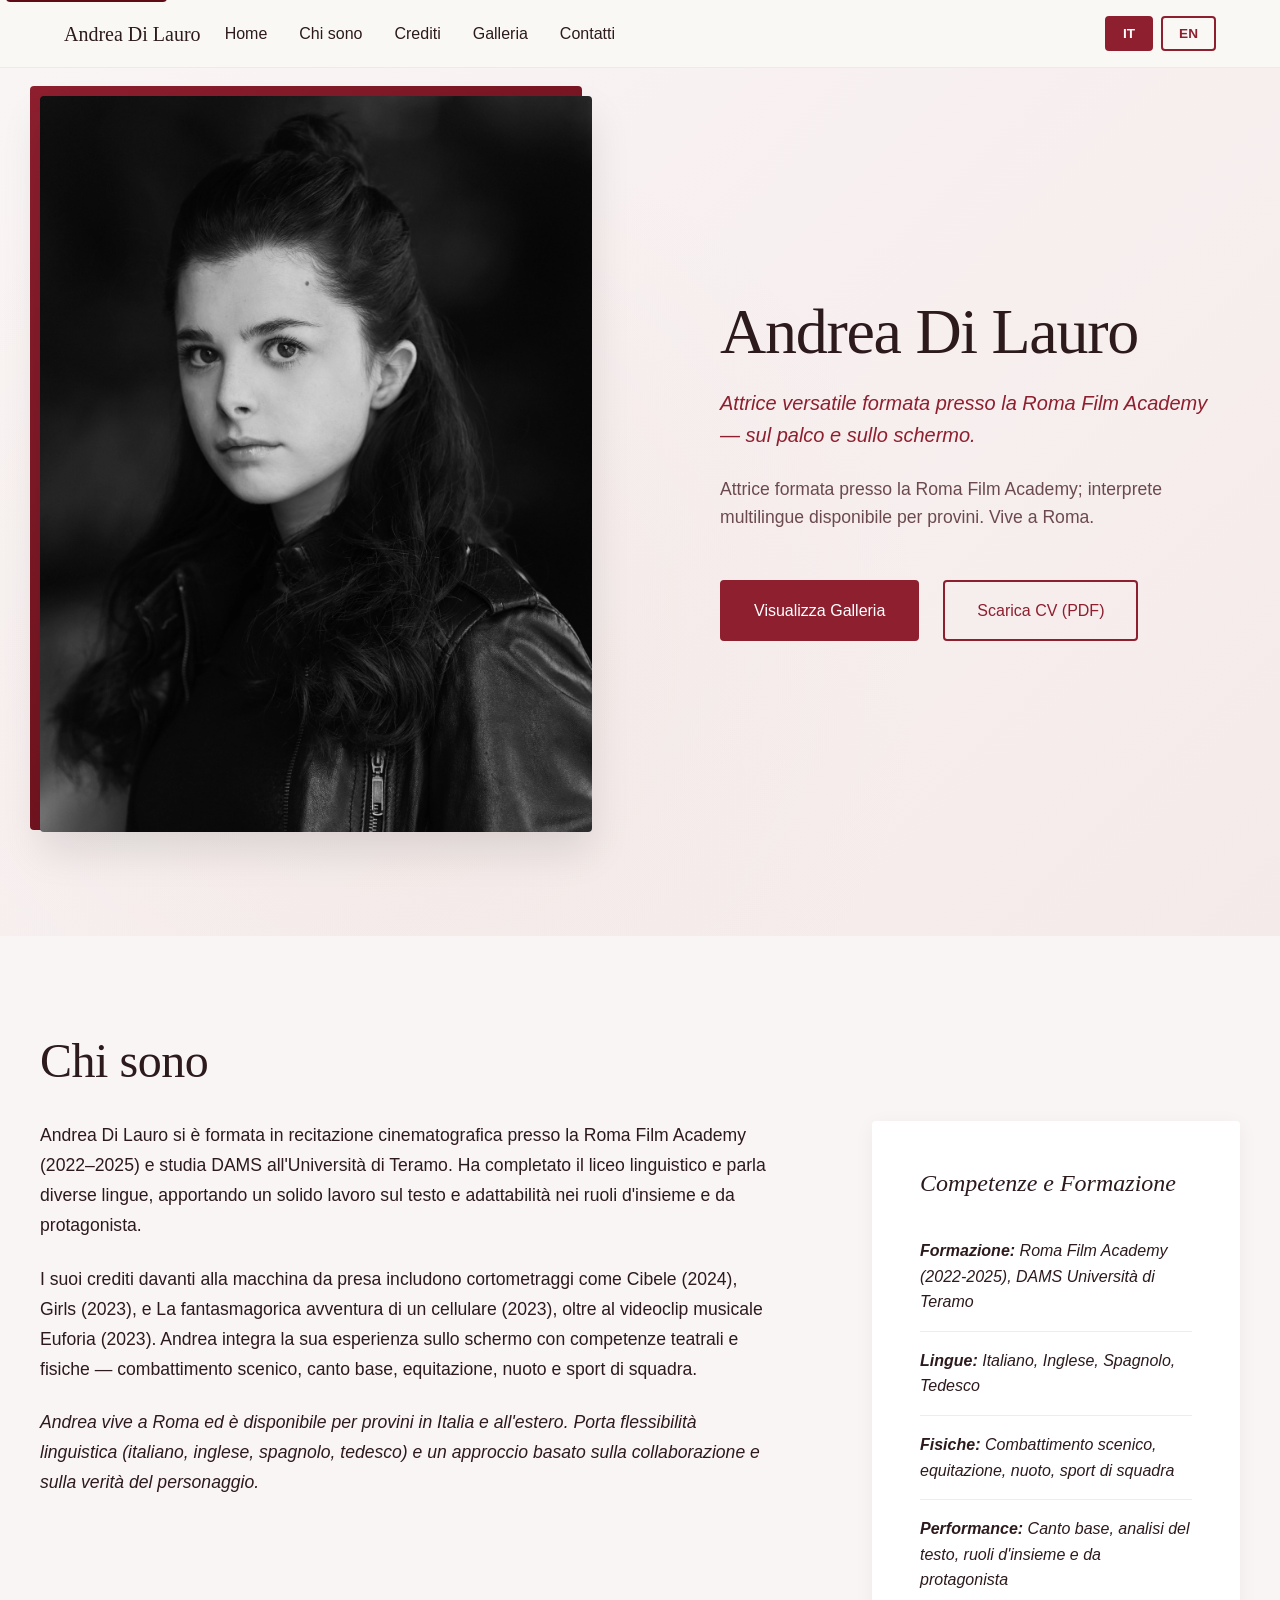
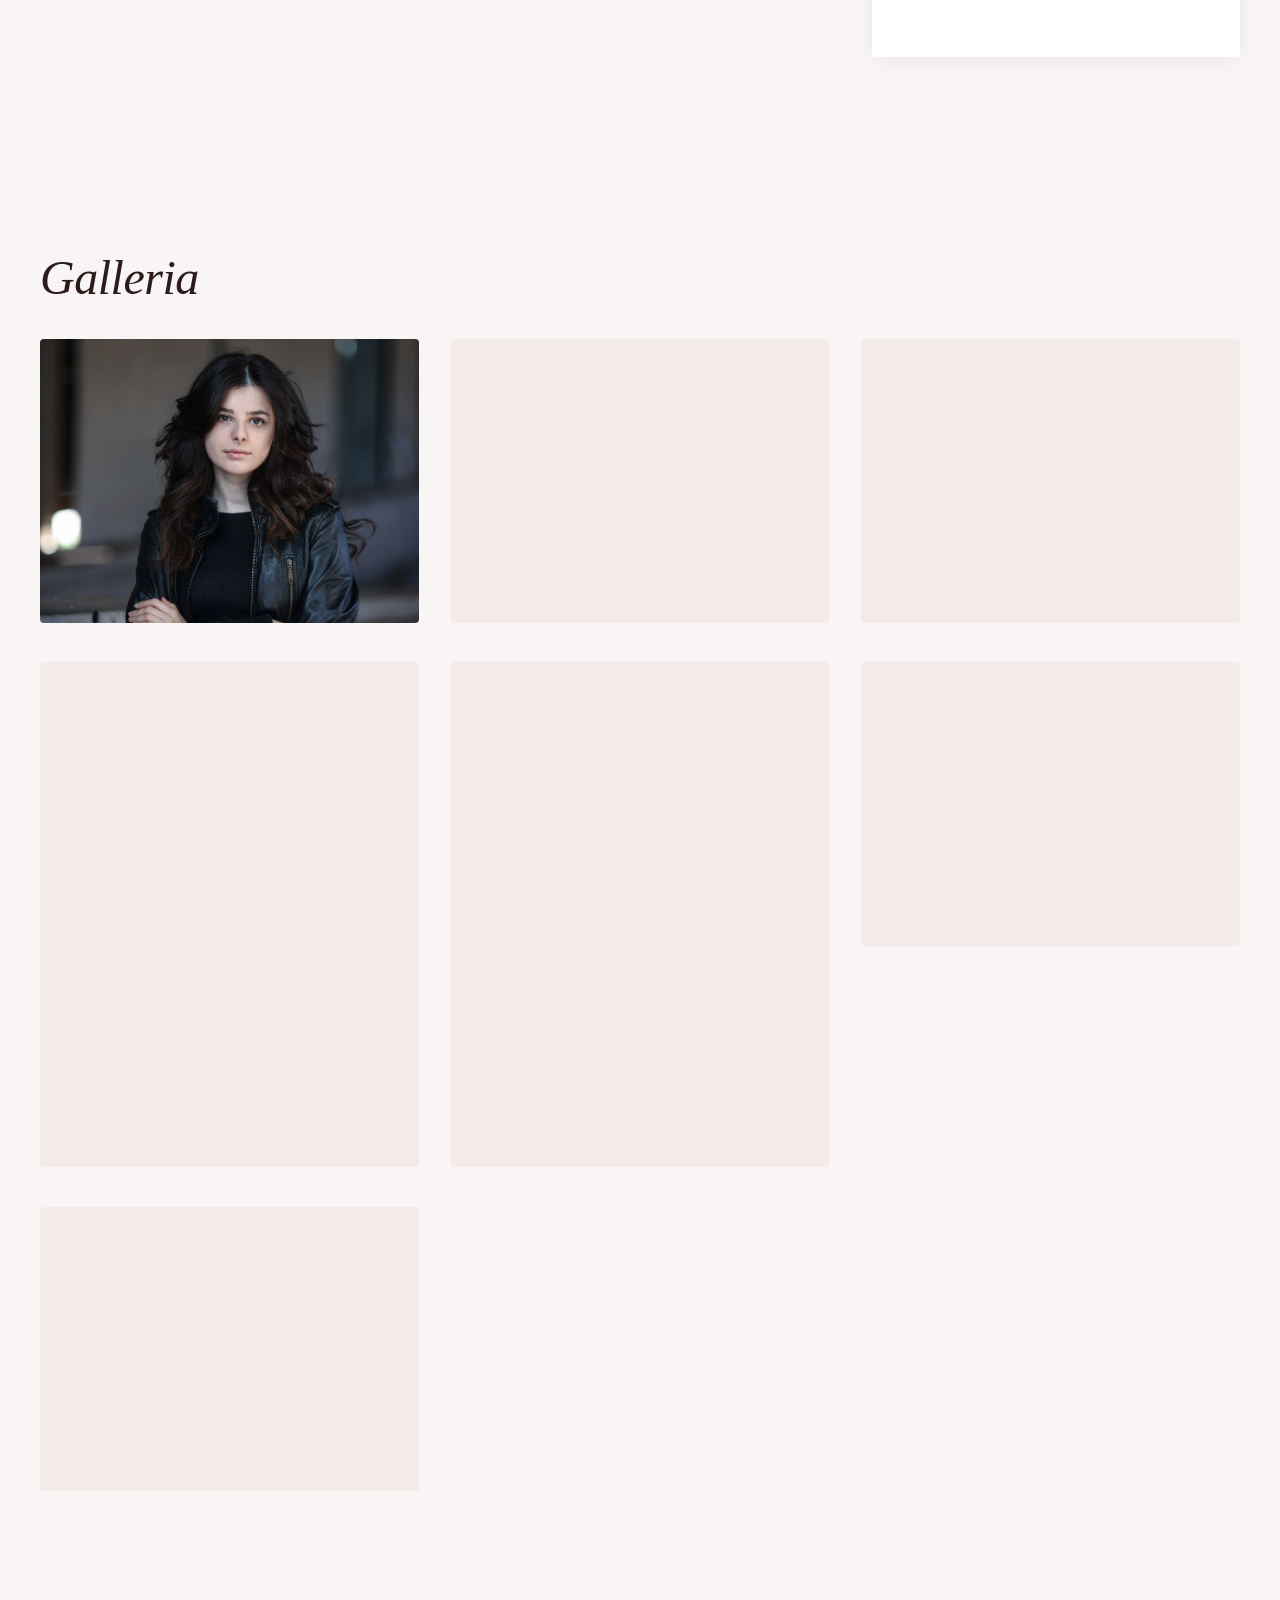
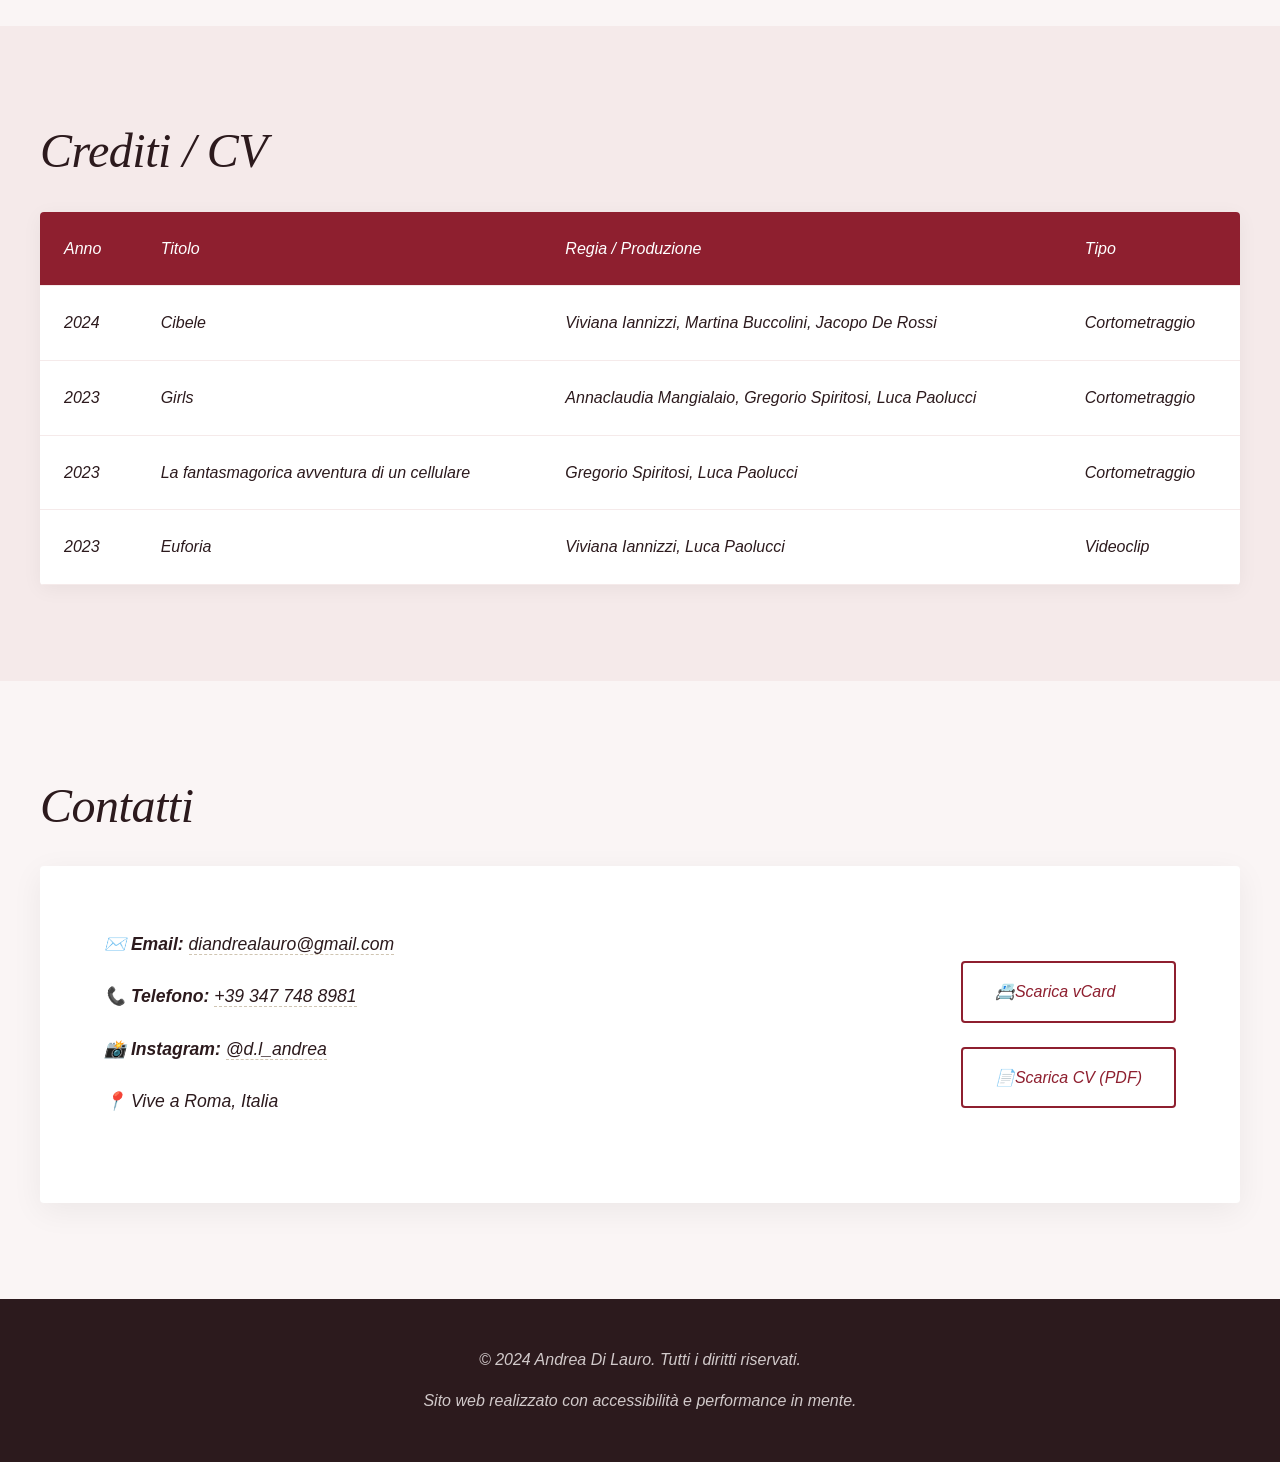
==== lyr9w3p7q6/index.html @ 421cd6fc "Initial commit" ====
<!DOCTYPE html>
<html lang="it-IT">
<head>
    <meta charset="UTF-8">
    <meta name="viewport" content="width=device-width, initial-scale=1.0">
    <meta name="robots" content="noindex, nofollow, noarchive, nosnippet, noimageindex">
    <meta name="googlebot" content="noindex, nofollow, noarchive, nosnippet, noimageindex">
    <meta name="referrer" content="no-referrer">
    <meta name="google" content="notranslate">
    
    <!-- Cache control for language switching -->
    <meta http-equiv="Cache-Control" content="no-cache, no-store, must-revalidate">
    <meta http-equiv="Pragma" content="no-cache">
    <meta http-equiv="Expires" content="0">
    <title>Andrea Di Lauro</title>

    <!-- Favicon -->
    <link rel="icon" type="image/x-icon" href="/assets/favicon.ico">

    <!-- Stylesheets -->
    <link rel="stylesheet" href="/css/main.css">

    <!-- Preload critical resources -->
    <link rel="preload" href="/assets/headshots/headshot-01-hero.webp" as="image" type="image/webp">
</head>
<body>
    <!-- Skip Link -->
    <a class="skip-link" href="#main">Skip to main content</a>

    <!-- Navigation -->
    <nav class="site-nav" role="navigation" aria-label="Main navigation">
        <div class="nav-container">
            <a href="#home" class="nav-logo">Andrea Di Lauro</a>
            <button class="nav-toggle" aria-label="Toggle navigation" aria-expanded="false">
                <span></span>
                <span></span>
                <span></span>
            </button>
            <ul class="nav-menu">
                <li><a href="#home" data-translate="nav.home">Home</a></li>
                <li><a href="#about" data-translate="nav.about">Chi sono</a></li>
                <li><a href="#credits" data-translate="nav.credits">Crediti</a></li>
                <!-- <li><a href="#showreel" data-translate="nav.showreel">Showreel</a></li> -->
                <li><a href="#gallery" data-translate="nav.gallery">Galleria</a></li>
                <!-- <li><a href="#press" data-translate="nav.press">Stampa</a></li> -->
                <li><a href="#contact" data-translate="nav.contact">Contatti</a></li>
            </ul>
            <div class="language-switcher">
                <button class="lang-btn active" data-lang="it" aria-label="Italiano">IT</button>
                <button class="lang-btn" data-lang="en" aria-label="English">EN</button>
            </div>
        </div>
    </nav>

    <!-- Hero Section -->
    <header id="home" class="site-hero" role="banner">
        <div class="hero-inner">
            <div class="hero-photo">
                <picture>
                    <source type="image/webp" srcset="/assets/headshots/headshot-01-hero.webp">
                    <img src="/assets/headshots/headshot-01-hero.jpg" alt="Andrea Di Lauro — headshot" loading="eager" width="800" height="1000">
                </picture>
            </div>
            <div class="hero-copy">
                <h1>Andrea Di Lauro</h1>
                <p class="tagline" data-translate="hero.tagline">Attrice versatile formata presso la Roma Film Academy — sul palco e sullo schermo.</p>
                <p class="hero-intro" data-translate="hero.intro">Attrice formata presso la Roma Film Academy; interprete multilingue disponibile per provini. Vive a Roma.</p>
                <div class="hero-ctas">
                    <a class="btn" href="#gallery" data-translate="hero.viewGallery">Visualizza Galleria</a>
                    <!-- <a class="btn" href="#showreel" data-translate="hero.watchShowreel">Guarda Showreel</a> -->
                    <a class="btn ghost" href="/assets/resume/andrea-di-lauro-resume.pdf" download data-translate="hero.downloadCV">Scarica CV (PDF)</a>
                </div>
            </div>
        </div>
    </header>

    <!-- Main Content -->
    <main id="main" role="main">

        <!-- About Section -->
        <section id="about" class="section">
            <div class="container">
                <h2 data-translate="about.title">Chi sono</h2>
                <div class="about-content">
                    <div class="about-text">
                        <p data-translate="about.p1">Andrea Di Lauro si è formata in recitazione cinematografica presso la Roma Film Academy (2022–2025) e studia DAMS all'Università di Teramo. Ha completato il liceo linguistico e parla diverse lingue, apportando un solido lavoro sul testo e adattabilità nei ruoli d'insieme e da protagonista.</p>
                        
                        <p data-translate="about.p2">I suoi crediti davanti alla macchina da presa includono cortometraggi come <em>Cibele</em> (2024), <em>Girls</em> (2023), e <em>La fantasmagorica avventura di un cellulare</p>
                        
                        <p data-translate="about.p3">Andrea vive a Roma ed è disponibile per provini in Italia e all'estero. Porta flessibilità linguistica (italiano, inglese, spagnolo, tedesco) e un approccio basato sulla collaborazione e sulla verità del personaggio.</p>
                    </div>
                    <div class="about-skills">
                        <h3 data-translate="about.skillsTitle">Competenze e Formazione</h3>
                        <ul>
                            <li><strong data-translate="about.training">Formazione:</strong> <span data-translate="about.trainingDetails">Roma Film Academy (2022-2025), DAMS Università di Teramo</span></li>
                            <li><strong data-translate="about.languages">Lingue:</strong> <span data-translate="about.languagesList">Italiano, Inglese, Spagnolo, Tedesco</span></li>
                            <li><strong data-translate="about.physical">Fisiche:</strong> <span data-translate="about.physicalSkills">Combattimento scenico, equitazione, nuoto, sport di squadra</span></li>
                            <li><strong data-translate="about.performance">Performance:</strong> <span data-translate="about.performanceSkills">Canto base, analisi del testo, ruoli d'insieme e da protagonista</span></li>
                        </ul>
                    </div>
                </div>
            </div>
        </section>

        <!-- Gallery Section -->
        <section id="gallery" class="section">
            <div class="container">
                <h2 data-translate="gallery.title">Gallery</h2>
                <div class="gallery-grid">
                    <figure class="gallery-item">
                        <a href="/assets/headshots/FotoAndreaDiLauro1.jpg" data-lightbox="gallery">
                            <picture>
                                <source type="image/webp" srcset="/assets/headshots/FotoAndreaDiLauro1.webp">
                                <img src="/assets/headshots/FotoAndreaDiLauro1.jpg" alt="Andrea Di Lauro headshot" loading="lazy" decoding="async">
                            </picture>
                        </a>
                    </figure>

                    <figure class="gallery-item">
                        <a href="/assets/gallery/gallery-01-1200.jpg" data-lightbox="gallery">
                            <picture>
                                <source type="image/webp" srcset="/assets/gallery/gallery-01-1200.webp">
                                <img src="/assets/gallery/gallery-01-1200.jpg" alt="Andrea Di Lauro portrait" loading="lazy" decoding="async">
                            </picture>
                        </a>
                    </figure>

                    <figure class="gallery-item">
                        <a href="/assets/gallery/gallery-02-1200.jpg" data-lightbox="gallery">
                            <picture>
                                <source type="image/webp" srcset="/assets/gallery/gallery-02-1200.webp">
                                <img src="/assets/gallery/gallery-02-1200.jpg" alt="Andrea Di Lauro portrait" loading="lazy" decoding="async">
                            </picture>
                        </a>
                    </figure>
                    
                    <figure class="gallery-item">
                        <a href="/assets/gallery/4U4A1829.jpg" data-lightbox="gallery">
                            <picture>
                                <source type="image/webp" srcset="/assets/gallery/4U4A1829.webp">
                                <img src="/assets/gallery/4U4A1829.jpg" alt="Andrea Di Lauro portrait" loading="lazy" decoding="async">
                            </picture>
                        </a>
                    </figure>
                    
                    <figure class="gallery-item">
                        <a href="/assets/gallery/4U4A1921.jpg" data-lightbox="gallery">
                            <picture>
                                <source type="image/webp" srcset="/assets/gallery/4U4A1921.webp">
                                <img src="/assets/gallery/4U4A1921.jpg" alt="Andrea Di Lauro portrait" loading="lazy" decoding="async">
                            </picture>
                        </a>
                    </figure>
                    
                    <figure class="gallery-item">
                        <a href="/assets/gallery/4U4A2053 copiabn.jpg" data-lightbox="gallery">
                            <picture>
                                <source type="image/webp" srcset="/assets/gallery/4U4A2053 copiabn.webp">
                                <img src="/assets/gallery/4U4A2053 copiabn.jpg" alt="Andrea Di Lauro black and white portrait" loading="lazy" decoding="async">
                            </picture>
                        </a>
                    </figure>
                    
                    <figure class="gallery-item">
                        <a href="/assets/headshots/headshot-01-large.jpg" data-lightbox="gallery">
                            <picture>
                                <source type="image/webp" srcset="/assets/headshots/headshot-01-large.webp">
                                <img src="/assets/headshots/headshot-01-large.jpg" alt="Andrea Di Lauro headshot" loading="lazy" decoding="async">
                            </picture>
                        </a>
                    </figure>
                </div>
            </div>
        </section>

        <!-- Credits Section -->
        <section id="credits" class="section">
            <div class="container">
                <h2 data-translate="credits.title">Crediti / CV</h2>
                <div class="credits-content">
                    <table class="credits-table">
                        <thead>
                            <tr>
                                <th data-translate="credits.year">Anno</th>
                                <th data-translate="credits.titleCol">Titolo</th>
                                <th data-translate="credits.director">Regia / Produzione</th>
                                <th data-translate="credits.type">Tipo</th>
                            </tr>
                        </thead>
                        <tbody>
                            <tr>
                                <td>2024</td>
                                <td>Cibele</td>
                                <td>Viviana Iannizzi, Martina Buccolini, Jacopo De Rossi</td>
                                <td data-translate="credits.shortFilm">Cortometraggio</td>
                            </tr>
                            <tr>
                                <td>2023</td>
                                <td>Girls</td>
                                <td>Annaclaudia Mangialaio, Gregorio Spiritosi, Luca Paolucci</td>
                                <td data-translate="credits.shortFilm">Cortometraggio</td>
                            </tr>
                            <tr>
                                <td>2023</td>
                                <td>La fantasmagorica avventura di un cellulare</td>
                                <td>Gregorio Spiritosi, Luca Paolucci</td>
                                <td data-translate="credits.shortFilm">Cortometraggio</td>
                            </tr>
                            <tr>
                                <td>2023</td>
                                <td>Euforia</td>
                                <td>Viviana Iannizzi, Luca Paolucci</td>
                                <td data-translate="credits.musicVideo">Videoclip</td>
                            </tr>
                        </tbody>
                    </table>
                </div>
            </div>
        </section>

        <!-- Contact Section -->
        <section id="contact" class="section">
            <div class="container">
                <h2 data-translate="contact.title">Contatti</h2>
                <div class="contact-card">
                    <div class="contact-card__details">
                    <p><strong><span aria-hidden="true">✉️</span> Email:</strong> <a href="mailto:diandrealauro@gmail.com">diandrealauro@gmail.com</a></p>
                    <p><strong><span aria-hidden="true">📞</span> Telefono:</strong> <a href="tel:+393477488981">+39 347 748 8981</a></p>
                    <p><strong><span aria-hidden="true">📸</span> Instagram:</strong> <a href="https://instagram.com/d.l_andrea" target="_blank" rel="noopener">@d.l_andrea</a></p>
                    <p><strong><span aria-hidden="true">📍</span></strong> <span data-translate="contact.location">Vive a Roma, Italia</span></p>
                    </div>
                    <div class="contact-card__actions">
                    <a href="/assets/vcards/andrea-di-lauro.vcf" download class="btn ghost"><span aria-hidden="true">📇</span> <span data-translate="contact.downloadVcard">Scarica vCard</span></a>
                    <a href="/assets/resume/andrea-di-lauro-resume.pdf" download class="btn ghost"><span aria-hidden="true">📄</span> <span data-translate="contact.downloadCV">Scarica CV (PDF)</span></a>
                    </div>
                </div>
            </div>
        </section>

    </main>

    <!-- Footer -->
    <footer class="site-footer" role="contentinfo">
        <div class="container">
            <div class="footer-content">
                <p data-translate="footer.copyright">&copy; 2024 Andrea Di Lauro. Tutti i diritti riservati.</p>
                <p data-translate="footer.credits">Sito web realizzato con accessibilità e performance in mente.</p>
            </div>
        </div>
    </footer>

    <!-- Scripts -->
    <script src="/js/translations.js"></script>
    <script src="/js/main.js"></script>
</body>
</html>
---- css/main.css ----
/* Andrea Di Lauro Portfolio - Timeless/Cinematic Style */
/* British English used throughout */

:root {
  /* Bordeaux Color Palette */
  --color-primary: #8E1F2F; /* Deep bordeaux */
  --color-primary-dark: #6D1424;
  --color-primary-light: #A93545;
  --color-accent: #5E0B15; /* Dark bordeaux */
  --color-accent-light: #B33B4B;
  
  /* Neutrals */
  --color-bg: #FAF5F5; /* Soft warm white */
  --color-bg-alt: #F5EAEA; /* Slightly darker warm */
  --color-text: #2C1A1D; /* Deep burgundy-black */
  --color-text-light: #6B4A4F;
  --color-text-muted: #8B6D72;
  /* Typography */
  --font-serif: 'Georgia', 'Times New Roman', serif;
  --font-sans: -apple-system, BlinkMacSystemFont, 'Segoe UI', Roboto, 'Helvetica Neue', Arial, sans-serif;
  --font-mono: 'Menlo', 'Monaco', 'Courier New', monospace;
  
  /* Spacing */
  --space-xs: 0.5rem;
  --space-sm: 1rem;
  --space-md: 1.5rem;
  --space-lg: 2rem;
  --space-xl: 3rem;
  --space-2xl: 4rem;
  --space-3xl: 6rem;
  
  /* Layout */
  --max-width: 1200px;
  --border-radius: 0.25rem;
  --transition: all 0.3s ease;
}

/* Reset & Base Styles */
* {
  box-sizing: border-box;
  margin: 0;
  padding: 0;
}

html {
  scroll-behavior: smooth;
}

body {
  font-family: var(--font-sans);
  font-size: 1rem;
  line-height: 1.6;
  color: var(--color-text);
  background-color: var(--color-bg);
  -webkit-font-smoothing: antialiased;
  -moz-osx-font-smoothing: grayscale;
}

/* Typography */
h1, h2, h3, h4, h5, h6 {
  font-family: var(--font-serif);
  font-weight: 400;
  line-height: 1.2;
  margin-bottom: var(--space-sm);
}

h1 {
  font-size: clamp(2.5rem, 5vw, 4rem);
  letter-spacing: -0.02em;
}

h2 {
  font-size: clamp(2rem, 4vw, 3rem);
  letter-spacing: -0.01em;
  margin-bottom: var(--space-lg);
}

h3 {
  font-size: 1.5rem;
  margin-bottom: var(--space-md);
}

p {
  margin-bottom: var(--space-md);
}

a {
  color: var(--color-primary);
  text-decoration: underline;
  text-decoration-thickness: 1px;
  text-underline-offset: 2px;
  transition: var(--transition);
}

a:hover {
  color: var(--color-accent);
}

/* Skip Link */
.skip-link {
  position: absolute;
  top: -40px;
  left: 6px;
  background: var(--color-accent);
  color: white;
  padding: 8px;
  text-decoration: none;
  border-radius: var(--border-radius);
  z-index: 1000;
}

.skip-link:focus {
  top: 6px;
}

/* Navigation */
.site-nav {
  position: fixed;
  top: 0;
  left: 0;
  right: 0;
  background: rgba(250, 248, 245, 0.95);
  backdrop-filter: blur(10px);
  border-bottom: 1px solid rgba(139, 111, 63, 0.1);
  z-index: 100;
  padding: var(--space-sm) 0;
}

.nav-container {
  max-width: var(--max-width);
  margin: 0 auto;
  padding: 0 var(--space-md);
  display: flex;
  justify-content: space-between;
  align-items: center;
  gap: var(--space-md);
}

.nav-logo {
  font-family: var(--font-serif);
  font-size: 1.25rem;
  font-weight: 400;
  text-decoration: none;
  color: var(--color-text);
}

.nav-menu {
  display: flex;
  list-style: none;
  gap: var(--space-lg);
}

.nav-menu a {
  text-decoration: none;
  color: var(--color-text);
  font-weight: 400;
  transition: var(--transition);
}

.nav-menu a:hover {
  color: var(--color-primary);
}

.nav-toggle {
  display: none;
  background: none;
  border: none;
  cursor: pointer;
  flex-direction: column;
  gap: 4px;
}

.nav-toggle span {
  width: 24px;
  height: 2px;
  background: var(--color-text);
  transition: var(--transition);
}

/* Language Switcher */
.language-switcher {
  display: flex;
  gap: var(--space-xs);
  margin-left: auto;
}

.lang-btn {
  background: transparent;
  border: 2px solid var(--color-primary);
  color: var(--color-primary);
  padding: var(--space-xs) var(--space-sm);
  border-radius: var(--border-radius);
  font-size: 0.85rem;
  font-weight: 600;
  cursor: pointer;
  transition: var(--transition);
  min-width: 40px;
}

.lang-btn:hover {
  background: var(--color-primary);
  color: white;
}

.lang-btn.active {
  background: var(--color-primary);
  color: white;
}

.lang-btn:focus {
  outline: 2px solid var(--color-primary);
  outline-offset: 2px;
}

/* Hero Section */
.site-hero {
  min-height: 100vh;
  display: flex;
  align-items: center;
  padding: var(--space-3xl) var(--space-md);
  background: linear-gradient(135deg, var(--color-bg) 0%, var(--color-bg-alt) 100%);
  position: relative;
}

.site-hero::before {
  content: '';
  position: absolute;
  top: 0;
  left: 0;
  right: 0;
  bottom: 0;
  background: radial-gradient(circle at 30% 70%, rgba(139, 111, 63, 0.05) 0%, transparent 50%);
  pointer-events: none;
}

.hero-inner {
  max-width: var(--max-width);
  margin: 0 auto;
  display: grid;
  grid-template-columns: 1fr 1fr;
  gap: var(--space-3xl);
  align-items: center;
  position: relative;
  z-index: 1;
}

.hero-photo {
  position: relative;
}

.hero-photo::before {
  content: '';
  position: absolute;
  top: -10px;
  left: -10px;
  right: 10px;
  bottom: 10px;
  background: linear-gradient(135deg, var(--color-primary) 0%, var(--color-accent) 100%);
  border-radius: var(--border-radius);
  z-index: -1;
}

.hero-photo img {
  width: 100%;
  height: auto;
  border-radius: var(--border-radius);
  box-shadow: 0 20px 40px rgba(0, 0, 0, 0.1);
}

.hero-copy {
  padding: var(--space-lg);
}

.tagline {
  font-size: 1.25rem;
  color: var(--color-primary);
  font-style: italic;
  margin-bottom: var(--space-md);
}

.hero-intro {
  font-size: 1.1rem;
  color: var(--color-text-light);
  margin-bottom: var(--space-xl);
}

.hero-ctas {
  display: flex;
  gap: var(--space-md);
  flex-wrap: wrap;
}

/* Buttons */
.btn {
  display: inline-flex;
  align-items: center;
  padding: var(--space-sm) var(--space-lg);
  background: var(--color-primary);
  color: white;
  text-decoration: none;
  border-radius: var(--border-radius);
  font-weight: 500;
  transition: var(--transition);
  border: 2px solid var(--color-primary);
}

.btn:hover {
  background: var(--color-primary-dark);
  border-color: var(--color-primary-dark);
  color: white;
  transform: translateY(-2px);
  box-shadow: 0 4px 12px rgba(139, 111, 63, 0.3);
}

.btn.ghost {
  background: transparent;
  color: var(--color-primary);
}

.btn.ghost:hover {
  background: var(--color-primary);
  color: white;
}

/* Sections */
.section {
  padding: var(--space-3xl) var(--space-md);
}

.section:nth-child(even) {
  background: var(--color-bg-alt);
}

.container {
  max-width: var(--max-width);
  margin: 0 auto;
}

/* About Section */
.about-content {
  display: grid;
  grid-template-columns: 2fr 1fr;
  gap: var(--space-3xl);
  align-items: start;
}

.about-text p {
  font-size: 1.1rem;
  line-height: 1.7;
}

.about-skills {
  background: white;
  padding: var(--space-xl);
  border-radius: var(--border-radius);
  box-shadow: 0 4px 20px rgba(0, 0, 0, 0.05);
}

.about-skills ul {
  list-style: none;
}

.about-skills li {
  padding: var(--space-sm) 0;
  border-bottom: 1px solid var(--color-bg-alt);
}

.about-skills li:last-child {
  border-bottom: none;
}

/* Credits Table */
.credits-table {
  width: 100%;
  border-collapse: collapse;
  background: white;
  border-radius: var(--border-radius);
  overflow: hidden;
  box-shadow: 0 4px 20px rgba(0, 0, 0, 0.05);
}

.credits-table th,
.credits-table td {
  padding: var(--space-md);
  text-align: left;
  border-bottom: 1px solid var(--color-bg-alt);
}

.credits-table th {
  background: var(--color-primary);
  color: white;
  font-weight: 500;
}

.credits-table tr:hover {
  background: var(--color-bg-alt);
}

/* Video Embed */
.video-embed {
  position: relative;
  width: 100%;
  height: 0;
  padding-bottom: 56.25%; /* 16:9 aspect ratio */
  border-radius: var(--border-radius);
  overflow: hidden;
  box-shadow: 0 8px 32px rgba(0, 0, 0, 0.1);
}

.video-embed iframe {
  position: absolute;
  top: 0;
  left: 0;
  width: 100%;
  height: 100%;
}

/* Gallery */
.gallery-grid {
  columns: 1;
  column-gap: var(--space-lg);
}

@media (min-width: 640px) {
  .gallery-grid {
    columns: 2;
  }
}

@media (min-width: 1024px) {
  .gallery-grid {
    columns: 3;
  }
}

.gallery-item {
  display: inline-block;
  width: 100%;
  break-inside: avoid;
  margin: 0 0 var(--space-lg);
  position: relative;
  background: transparent;
  border-radius: var(--border-radius);
  overflow: hidden;
  transition: var(--transition);
}

.gallery-item:hover {
  transform: translateY(-2px);
}

.gallery-item a,
.gallery-item picture,
.gallery-item img {
  display: block;
  width: 100%;
}

.gallery-item img {
  height: auto;
  object-fit: cover;
}

.gallery-item figcaption {
  display: none;
}

/* Press Section */
.press-content {
  text-align: center;
}

.press-quotes {
  display: grid;
  grid-template-columns: repeat(auto-fit, minmax(300px, 1fr));
  gap: var(--space-xl);
  margin-bottom: var(--space-xl);
}

.press-quotes blockquote {
  background: white;
  padding: var(--space-xl);
  border-radius: var(--border-radius);
  box-shadow: 0 4px 20px rgba(0, 0, 0, 0.05);
  position: relative;
}

.press-quotes blockquote::before {
  content: '"';
  font-size: 4rem;
  color: var(--color-primary);
  position: absolute;
  top: -10px;
  left: var(--space-md);
  font-family: var(--font-serif);
}

.press-quotes p {
  font-size: 1.1rem;
  font-style: italic;
  margin-bottom: var(--space-md);
}

.press-quotes cite {
  color: var(--color-text-light);
  font-size: 0.9rem;
}

/* Contact Section */
.contact-content {
  display: grid;
  grid-template-columns: 1fr 1fr;
  gap: var(--space-3xl);
  align-items: start;
}

.contact-form-wrapper {
  background: white;
  padding: var(--space-xl);
  border-radius: var(--border-radius);
  box-shadow: 0 4px 20px rgba(0, 0, 0, 0.05);
}

.form-group {
  margin-bottom: var(--space-lg);
}

.form-group label {
  display: block;
  margin-bottom: var(--space-xs);
  font-weight: 500;
  color: var(--color-text);
}

.form-group input,
.form-group textarea {
  width: 100%;
  padding: var(--space-sm);
  border: 2px solid var(--color-bg-alt);
  border-radius: var(--border-radius);
  font-family: inherit;
  font-size: 1rem;
  transition: var(--transition);
}

.form-group input:focus,
.form-group textarea:focus {
  outline: none;
  border-color: var(--color-primary);
  box-shadow: 0 0 0 3px rgba(139, 111, 63, 0.1);
}

.contact-info {
  padding: var(--space-lg);
}

.contact-info h3 {
  color: var(--color-primary);
  margin-bottom: var(--space-lg);
}

.contact-info p {
  margin-bottom: var(--space-md);
}

.contact-actions {
  margin-top: var(--space-xl);
  display: flex;
  flex-direction: column;
  gap: var(--space-md);
}

/* New Contact Card */
.contact-card {
  display: grid;
  grid-template-columns: 1.5fr 1fr;
  gap: var(--space-2xl);
  align-items: center;
  background: white;
  padding: var(--space-2xl);
  border-radius: var(--border-radius);
  box-shadow: 0 8px 32px rgba(0, 0, 0, 0.06);
}

.contact-card__details p {
  font-size: 1.1rem;
  margin-bottom: var(--space-md);
}

.contact-card__details a {
  text-decoration: none;
  color: var(--color-text);
  border-bottom: 1px dashed rgba(139, 111, 63, 0.4);
}

.contact-card__details a:hover {
  color: var(--color-primary);
  border-bottom-color: var(--color-primary);
}

.contact-card__actions {
  display: flex;
  flex-direction: column;
  gap: var(--space-md);
  justify-self: end;
}

@media (max-width: 768px) {
  .contact-card {
    grid-template-columns: 1fr;
    gap: var(--space-xl);
    padding: var(--space-xl);
  }

  .contact-card__actions {
    justify-self: start;
  }
}

/* Footer */
.site-footer {
  background: var(--color-text);
  color: var(--color-bg);
  padding: var(--space-xl) var(--space-md);
  text-align: center;
}

.footer-content p {
  margin-bottom: var(--space-sm);
  opacity: 0.8;
}

.footer-content p:last-child {
  margin-bottom: 0;
}

/* Responsive Design */
@media (max-width: 768px) {
  .nav-container {
    flex-wrap: wrap;
  }
  
  .nav-menu {
    position: fixed;
    top: 100%;
    left: 0;
    right: 0;
    background: var(--color-bg);
    border-top: 1px solid rgba(139, 111, 63, 0.1);
    flex-direction: column;
    padding: var(--space-lg);
    gap: var(--space-md);
    transform: translateY(-100%);
    transition: var(--transition);
    opacity: 0;
    visibility: hidden;
  }

  .nav-menu.active {
    transform: translateY(0);
    opacity: 1;
    visibility: visible;
  }

  .nav-toggle {
    display: flex;
    order: 2;
  }
  
  .language-switcher {
    order: 3;
    margin-left: var(--space-sm);
  }
  
  .nav-logo {
    order: 1;
  }

  .nav-toggle.active span:nth-child(1) {
    transform: rotate(45deg) translate(5px, 5px);
  }

  .nav-toggle.active span:nth-child(2) {
    opacity: 0;
  }

  .nav-toggle.active span:nth-child(3) {
    transform: rotate(-45deg) translate(7px, -6px);
  }

  .hero-inner {
    grid-template-columns: 1fr;
    text-align: center;
    gap: var(--space-xl);
  }

  .about-content {
    grid-template-columns: 1fr;
    gap: var(--space-xl);
  }

  .contact-content {
    grid-template-columns: 1fr;
    gap: var(--space-xl);
  }

  .hero-ctas {
    justify-content: center;
  }

  .contact-actions {
    flex-direction: row;
    flex-wrap: wrap;
  }

  .credits-table {
    font-size: 0.9rem;
  }

  .credits-table th,
  .credits-table td {
    padding: var(--space-sm);
  }
}

@media (max-width: 480px) {
  .section {
    padding: var(--space-xl) var(--space-sm);
  }

  .site-hero {
    padding: var(--space-xl) var(--space-sm);
  }

  .hero-ctas {
    flex-direction: column;
    align-items: stretch;
  }

  .contact-actions {
    flex-direction: column;
  }

  .gallery-grid {
    grid-template-columns: 1fr;
  }

  .press-quotes {
    grid-template-columns: 1fr;
  }
}

/* Accessibility */
@media (prefers-reduced-motion: reduce) {
  * {
    animation-duration: 0.01ms !important;
    animation-iteration-count: 1 !important;
    transition-duration: 0.01ms !important;
  }

  html {
    scroll-behavior: auto;
  }
}

@media (prefers-color-scheme: dark) {
  /* Optional: Add dark mode variables here if desired */
}

/* Print Styles */
@media print {
  .site-nav,
  .hero-ctas,
  .contact-form-wrapper,
  .nav-toggle {
    display: none;
  }

  .section {
    padding: var(--space-md) 0;
  }

  body {
    font-size: 12pt;
    line-height: 1.4;
  }
}

/* Focus Styles for Better Accessibility */
button:focus,
a:focus,
input:focus,
textarea:focus {
  outline: 2px solid var(--color-primary);
  outline-offset: 2px;
}

/* Smooth Animations */
.gallery-item,
.btn,
.credits-table tr {
  transition: var(--transition);
}

/* Loading States */
img {
  background: var(--color-bg-alt);
}

img[loading="lazy"] {
  opacity: 0;
  transition: opacity 0.3s ease;
}

img[loading="lazy"].loaded {
  opacity: 1;
}
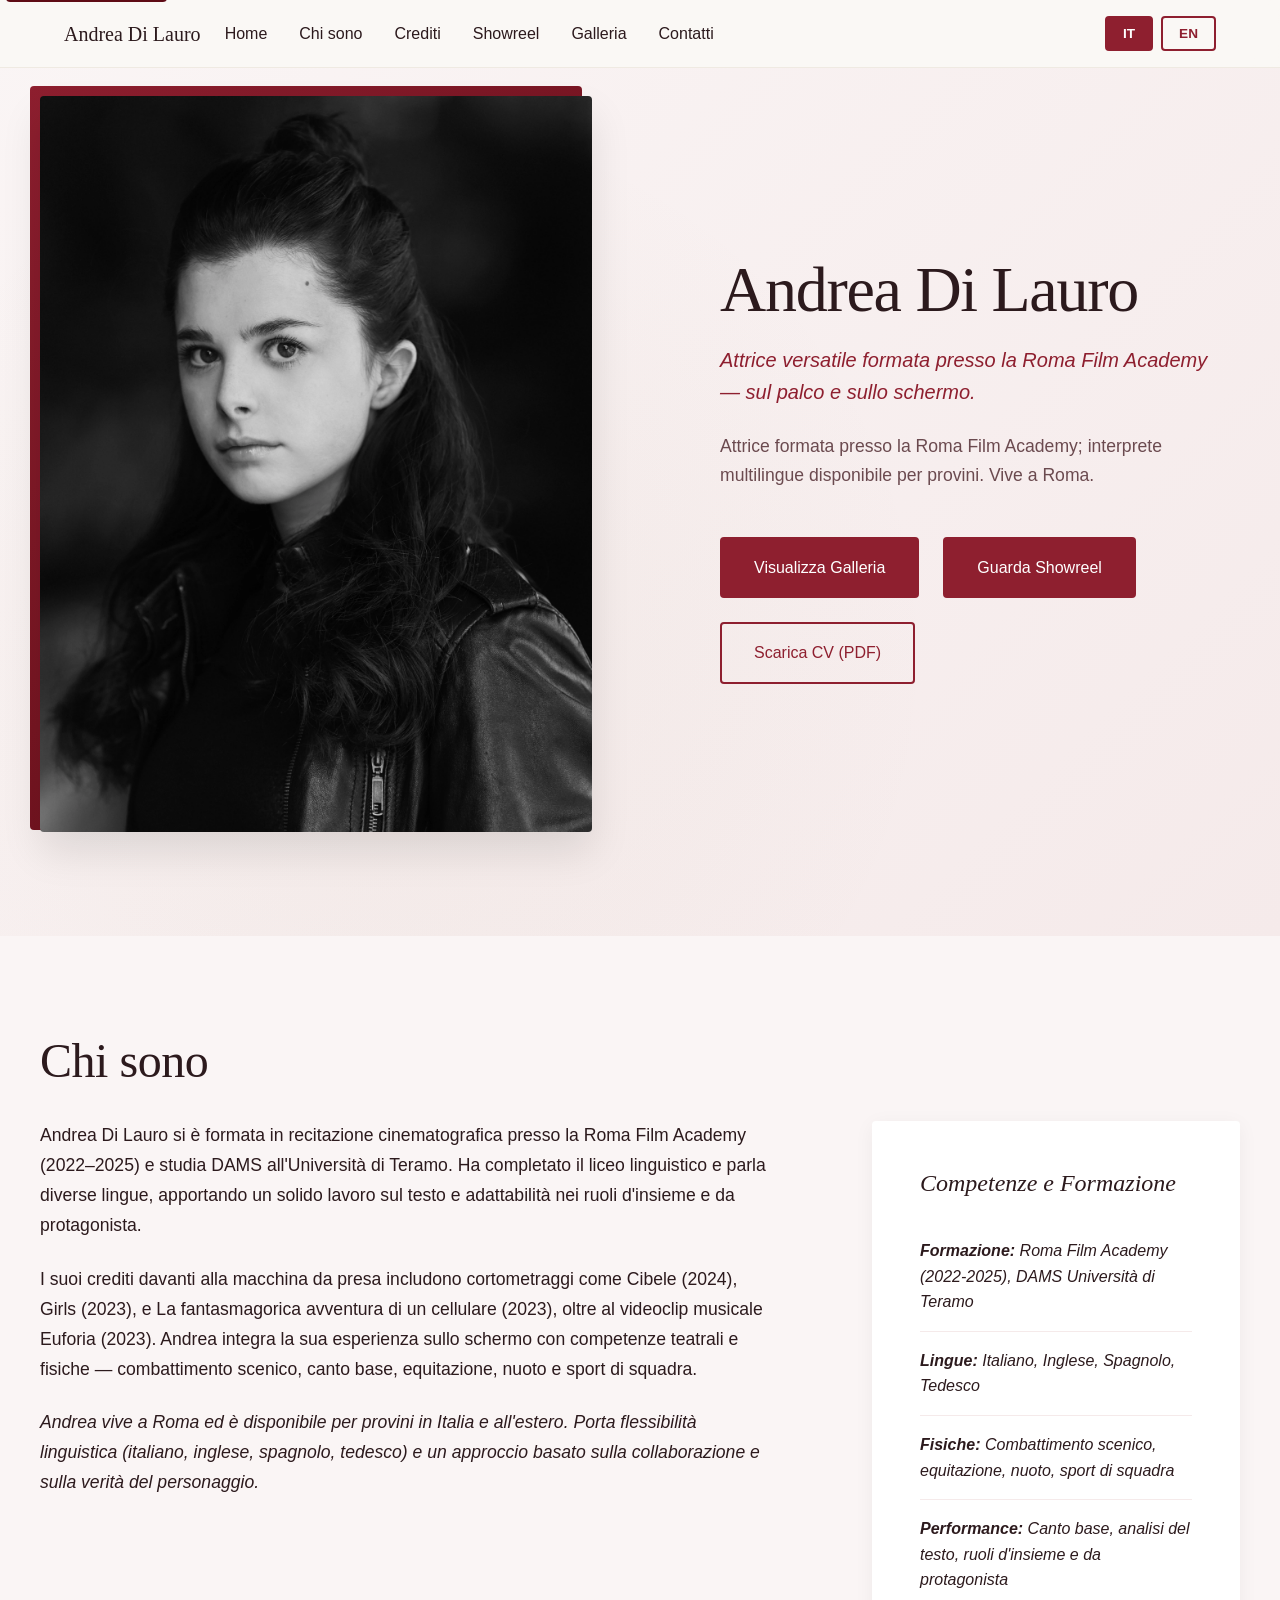
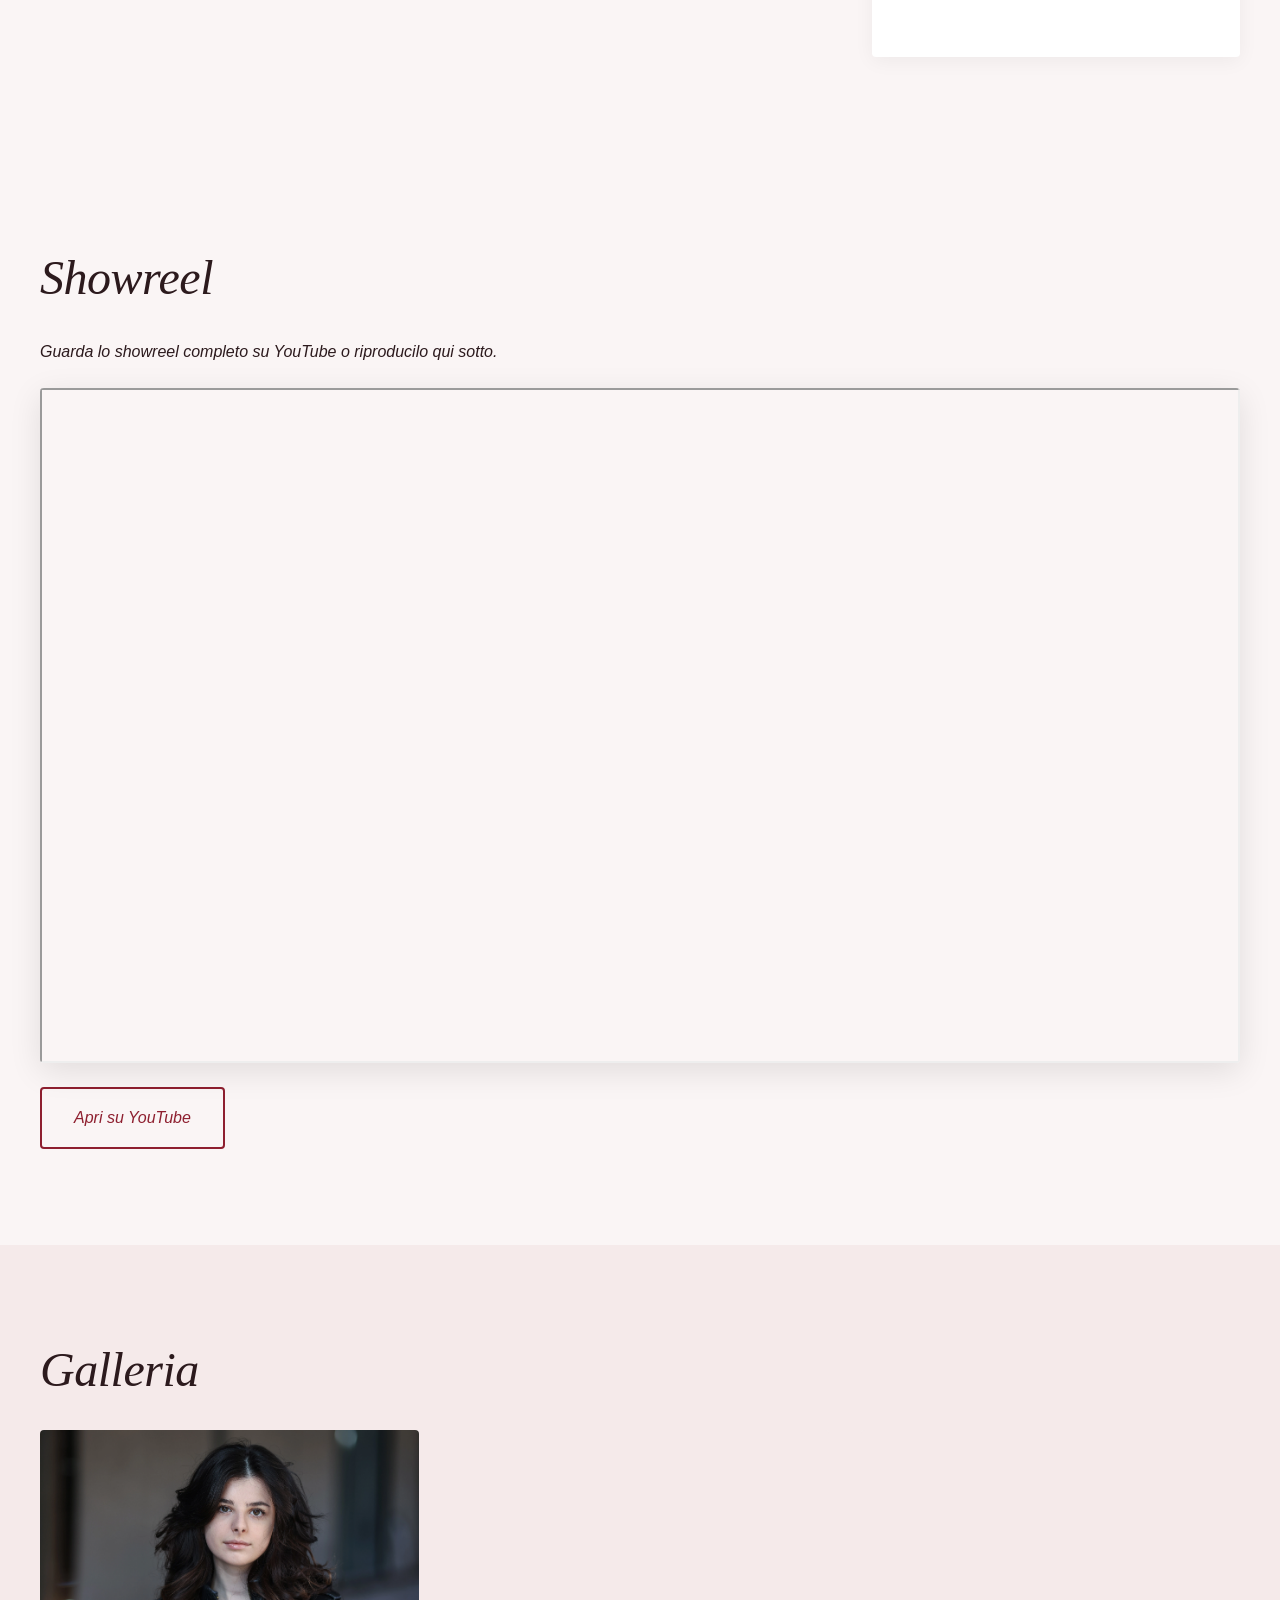
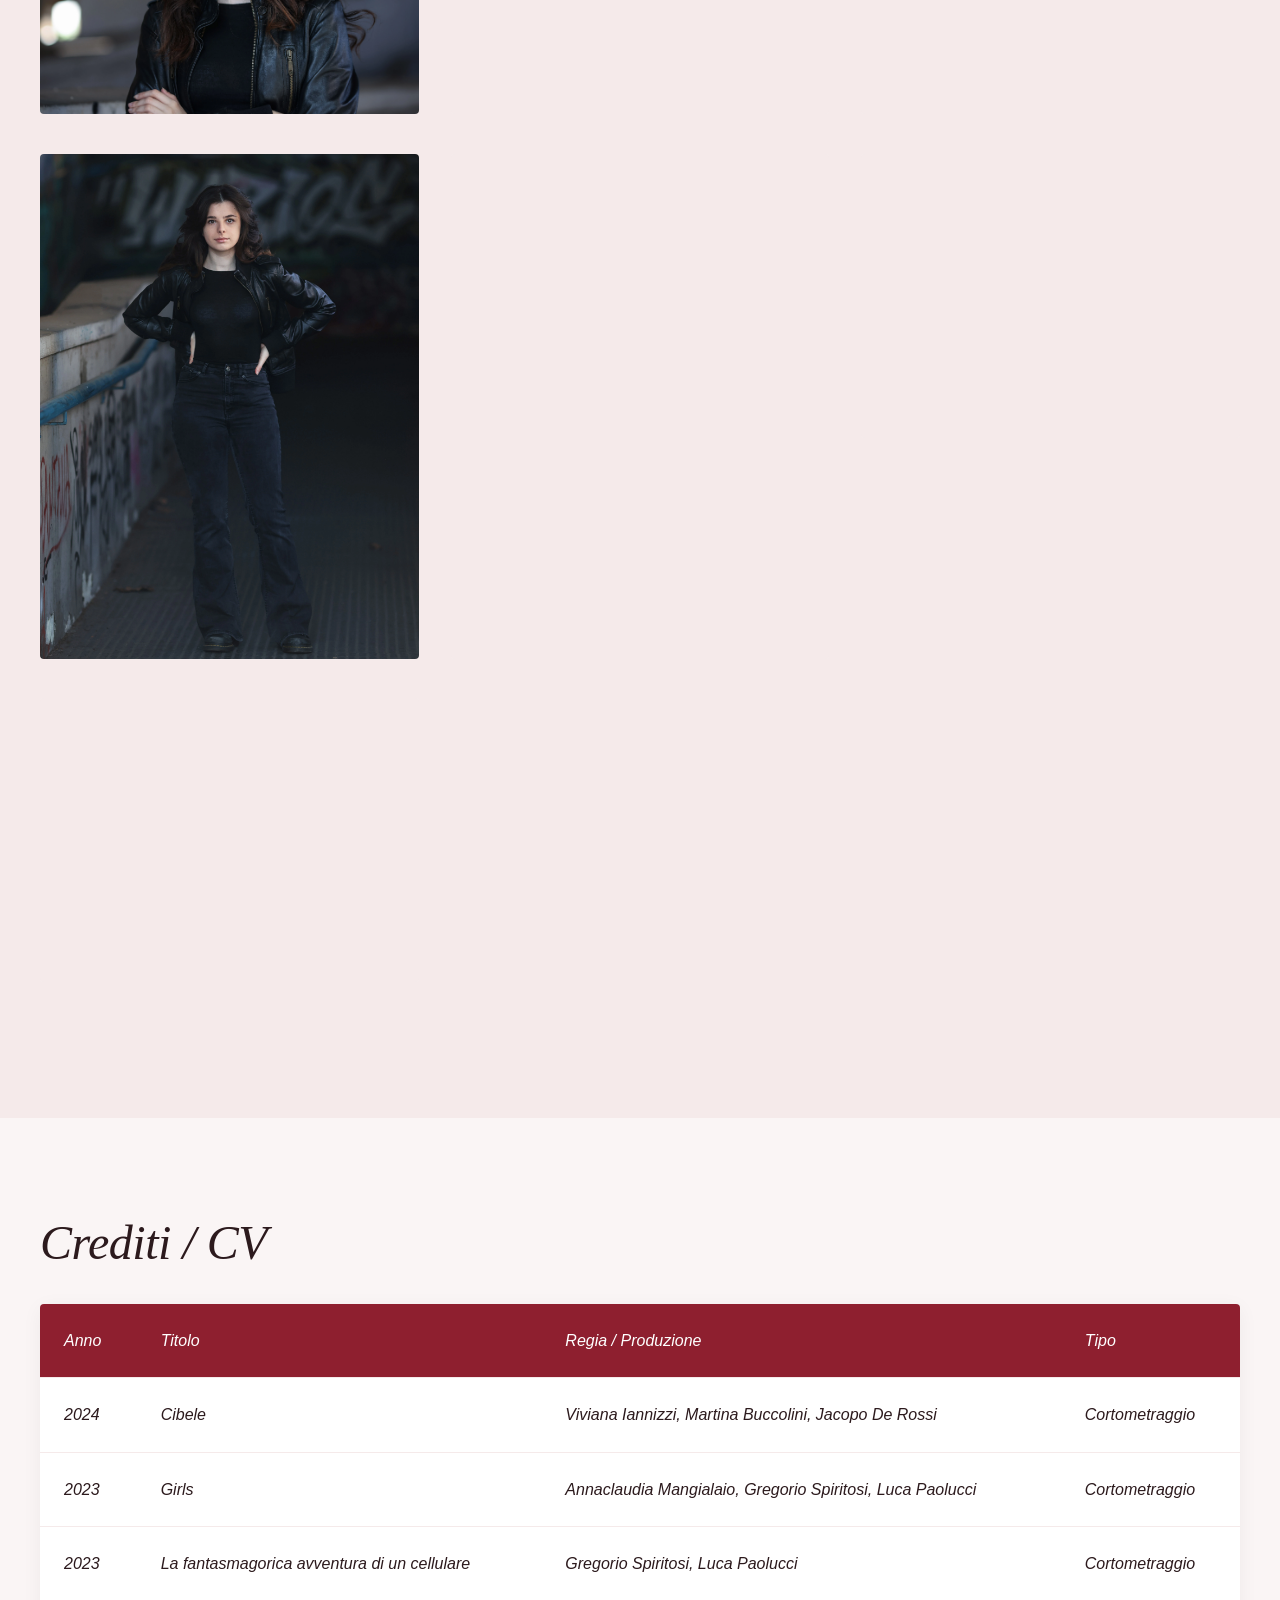
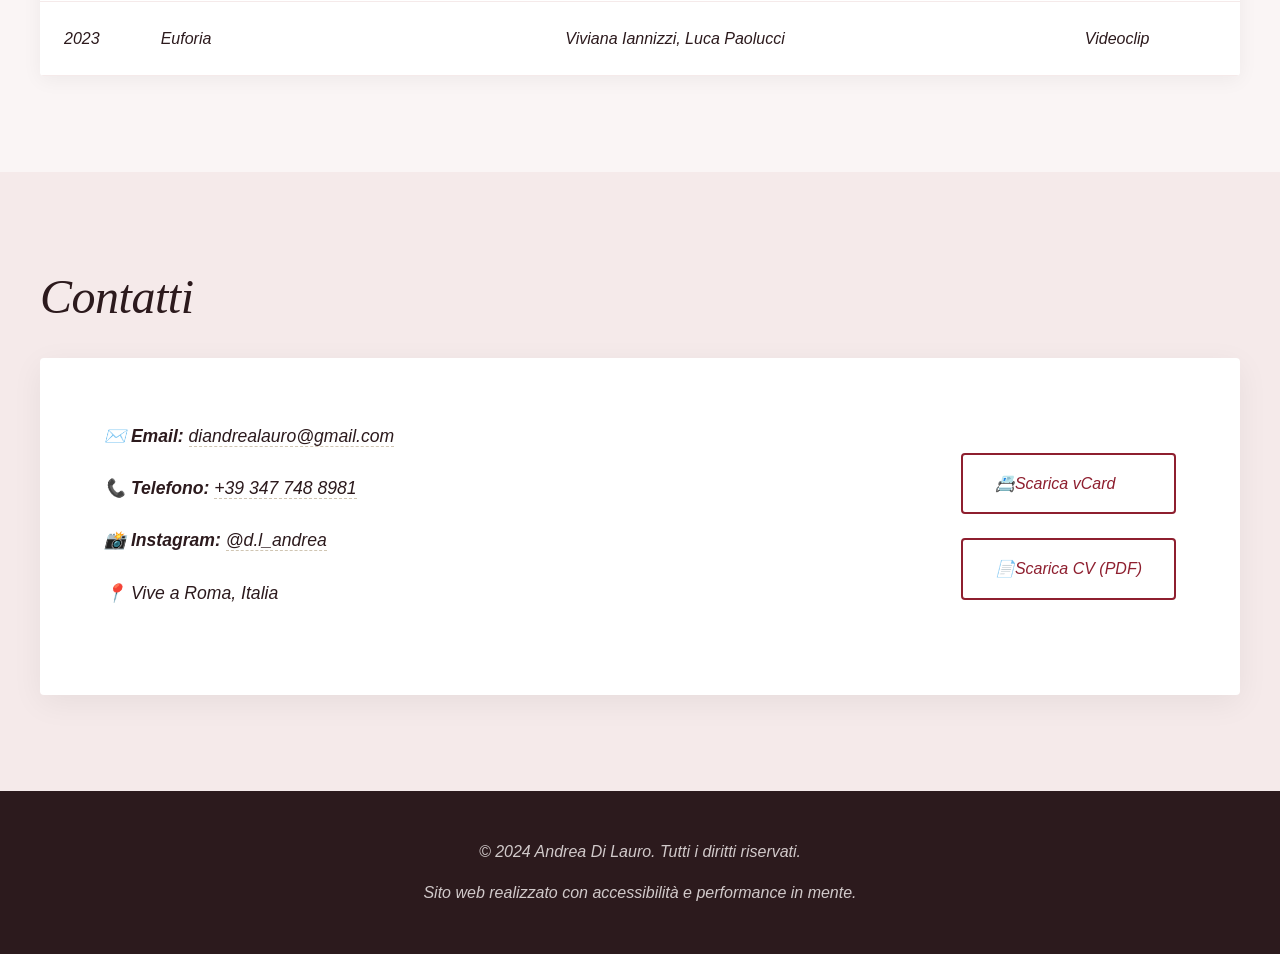
==== commit e719db1f: "add showreel" ====
--- a/lyr9w3p7q6/index.html
+++ b/lyr9w3p7q6/index.html
@@ -40,7 +40,7 @@
                 <li><a href="#home" data-translate="nav.home">Home</a></li>
                 <li><a href="#about" data-translate="nav.about">Chi sono</a></li>
                 <li><a href="#credits" data-translate="nav.credits">Crediti</a></li>
-                <!-- <li><a href="#showreel" data-translate="nav.showreel">Showreel</a></li> -->
+                <li><a href="#showreel" data-translate="nav.showreel">Showreel</a></li>
                 <li><a href="#gallery" data-translate="nav.gallery">Galleria</a></li>
                 <!-- <li><a href="#press" data-translate="nav.press">Stampa</a></li> -->
                 <li><a href="#contact" data-translate="nav.contact">Contatti</a></li>
@@ -67,7 +67,7 @@
                 <p class="hero-intro" data-translate="hero.intro">Attrice formata presso la Roma Film Academy; interprete multilingue disponibile per provini. Vive a Roma.</p>
                 <div class="hero-ctas">
                     <a class="btn" href="#gallery" data-translate="hero.viewGallery">Visualizza Galleria</a>
-                    <!-- <a class="btn" href="#showreel" data-translate="hero.watchShowreel">Guarda Showreel</a> -->
+                    <a class="btn" href="#showreel" data-translate="hero.watchShowreel">Guarda Showreel</a>
                     <a class="btn ghost" href="/assets/resume/andrea-di-lauro-resume.pdf" download data-translate="hero.downloadCV">Scarica CV (PDF)</a>
                 </div>
             </div>
@@ -102,6 +102,30 @@
             </div>
         </section>
 
+        <!-- Showreel Section -->
+        <section id="showreel" class="section">
+            <div class="container">
+                <h2 data-translate="showreel.title">Showreel</h2>
+                <div class="showreel-content">
+                    <p data-translate="showreel.description">Guarda lo showreel completo su YouTube o riproducilo qui sotto.</p>
+                    <div class="video-embed">
+                        <iframe
+                            src="https://www.youtube-nocookie.com/embed/vU5zJatDMxA"
+                            title="Andrea Di Lauro — Showreel"
+                            data-translate-attr="title:showreel.videoTitle"
+                            loading="lazy"
+                            allow="accelerometer; autoplay; clipboard-write; encrypted-media; gyroscope; picture-in-picture; web-share"
+                            referrerpolicy="strict-origin-when-cross-origin"
+                            allowfullscreen>
+                        </iframe>
+                    </div>
+                    <div class="showreel-actions">
+                        <a class="btn ghost" href="https://youtu.be/vU5zJatDMxA?is=PQZuMZERiVWAyVzn" target="_blank" rel="noopener noreferrer" data-translate="showreel.watchOnYouTube">Apri su YouTube</a>
+                    </div>
+                </div>
+            </div>
+        </section>
+
         <!-- Gallery Section -->
         <section id="gallery" class="section">
             <div class="container">
--- a/css/main.css
+++ b/css/main.css
@@ -415,6 +415,14 @@
   height: 100%;
 }
 
+.showreel-content p {
+  max-width: 70ch;
+}
+
+.showreel-actions {
+  margin-top: var(--space-md);
+}
+
 /* Gallery */
 .gallery-grid {
   columns: 1;
